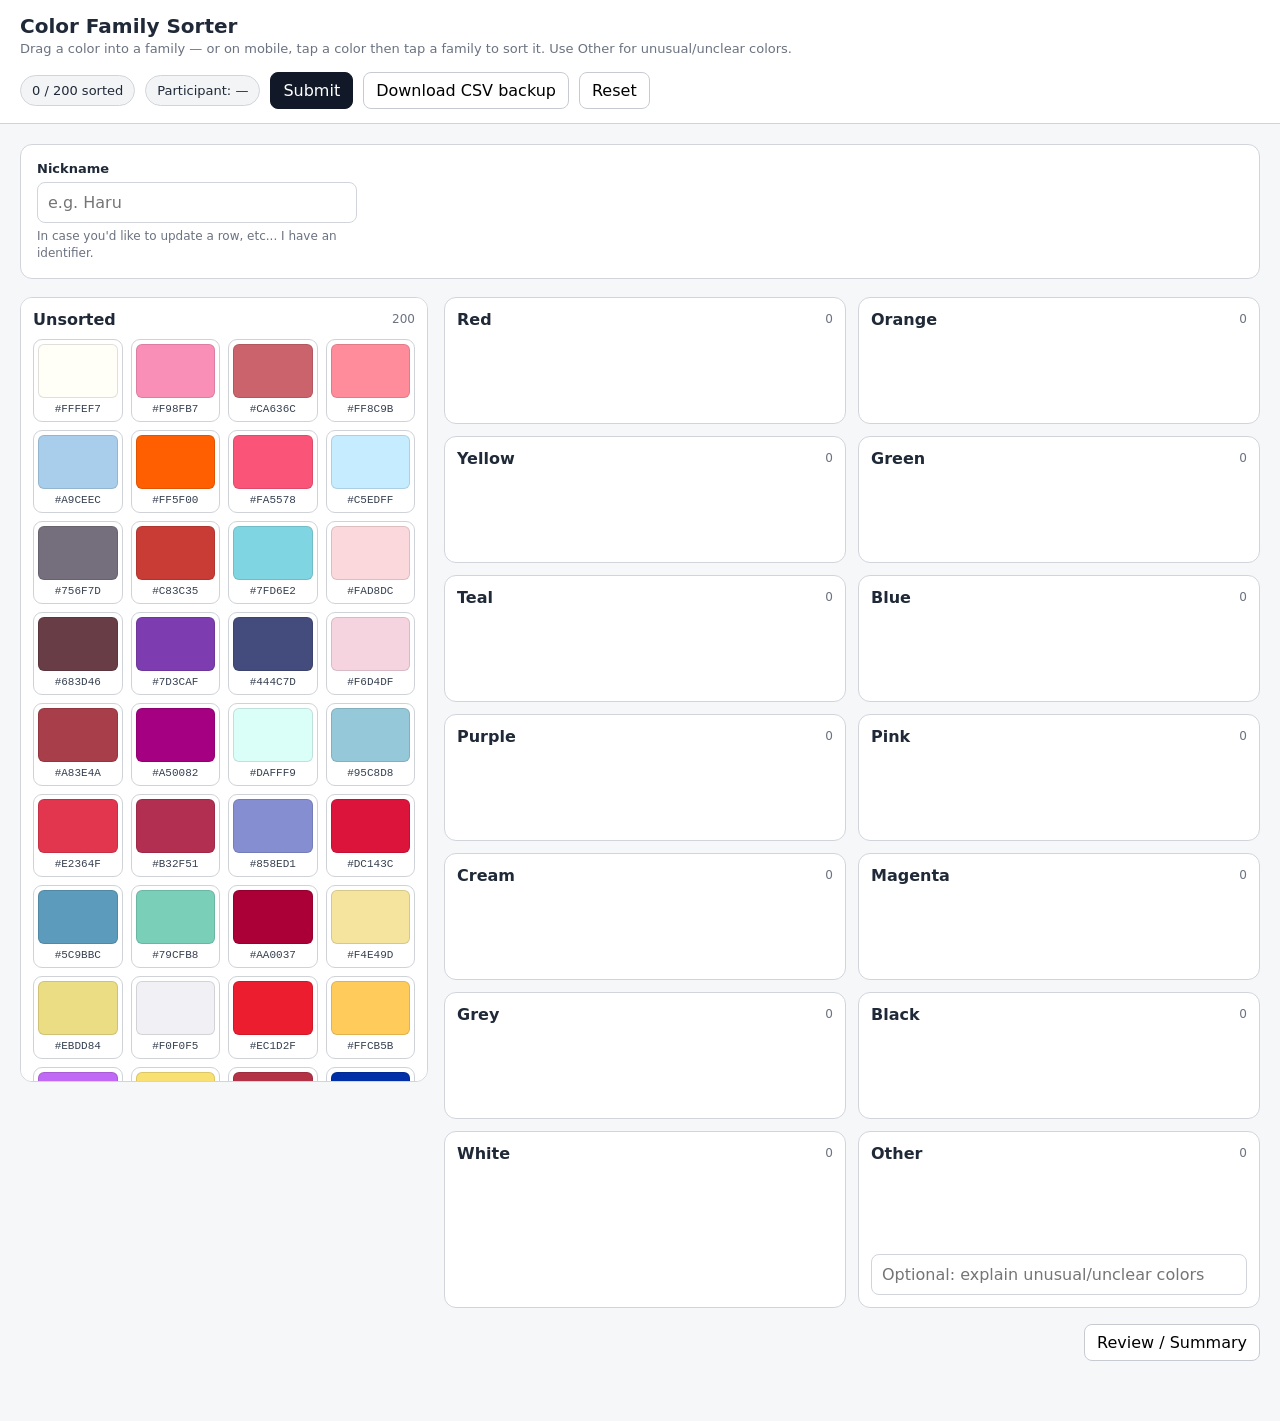
==== color-sorter/index.html @ ad8d804b "color sorter" ====
<!doctype html>
<html lang="en">

<head>
    <meta charset="utf-8">
    <meta name="viewport" content="width=device-width, initial-scale=1">
    <title>Color Family Sorter</title>
    <link rel="stylesheet" href="/css/color-sorter.css">
</head>

<body>
    <header>
        <div class="top">
            <div>
                <h1>Color Family Sorter</h1>
                <div class="sub">Drag a color into a family — or on mobile, tap a color then tap a family to sort it.
                    Use Other for unusual/unclear colors.</div>
            </div>
            <div class="stats">
                <span class="pill" id="progress">0 / 0 sorted</span>
                <span class="pill" id="participantDisplay">Participant: —</span>
                <span class="pill" id="submitStatus" style="display:none"></span>
                <button id="submitBtn" class="primary">Submit</button>
                <button id="exportBtn">Download CSV backup</button>
                <button id="resetBtn">Reset</button>
            </div>
        </div>
    </header>

    <main>
        <section class="setup">
            <div class="setup-grid">
                <div>
                    <label for="participant">Nickname</label>
                    <input id="participant" type="text" placeholder="e.g. Haru">
                    <div class="help">In case you'd like to update a row, etc... I have an identifier.</div>
                </div>
            </div>
        </section>

        <section class="board">
            <div class="column">
                <div class="title">Unsorted <span class="count" id="unsortedCount">0</span></div>
                <div id="unsorted" class="grid dropzone"></div>
            </div>
            <div class="categories" id="categories"></div>
        </section>
        <div class="footer">
            <button id="reviewBtn">Review / Summary</button>
        </div>
    </main>

    <div class="modal" id="modal">
        <div class="dialog">
            <div style="display:flex;justify-content:space-between;align-items:center;gap:10px">
                <h2 style="margin:0">Summary</h2>
                <button id="closeModal">Close</button>
            </div>
            <p id="summaryText"></p>
            <div id="summary"></div>
        </div>
    </div>
    <script src="/js/color-sorter.js"></script>
</body>

</html>
---- css/color-sorter.css ----
:root {
      --bg: #f6f7f9;
      --card: #fff;
      --text: #1f2937;
      --muted: #6b7280;
      --border: #d1d5db;
    }

    * {
      box-sizing: border-box;
    }

    body {
      margin: 0;
      font-family: Inter, system-ui, -apple-system, Segoe UI, Roboto, sans-serif;
      background: var(--bg);
      color: var(--text);
    }

    header {
      position: sticky;
      top: 0;
      z-index: 20;
      background: rgba(255, 255, 255, .96);
      border-bottom: 1px solid var(--border);
      padding: 14px 20px;
      backdrop-filter: blur(8px);
    }

    .top {
      max-width: 1500px;
      margin: auto;
      display: flex;
      gap: 16px;
      align-items: center;
      justify-content: space-between;
      flex-wrap: wrap;
    }

    h1 {
      margin: 0;
      font-size: 20px;
    }

    .sub {
      color: var(--muted);
      font-size: 13px;
      margin-top: 3px;
    }

    .stats {
      display: flex;
      gap: 10px;
      align-items: center;
    }

    .pill {
      background: #f3f4f6;
      border: 1px solid var(--border);
      border-radius: 999px;
      padding: 7px 11px;
      font-size: 13px;
    }

    button {
      border: 1px solid #c7cbd1;
      background: white;
      border-radius: 8px;
      padding: 8px 12px;
      cursor: pointer;
      font: inherit;
    }

    button:hover {
      background: #f3f4f6;
    }

    .primary {
      background: #111827;
      color: #fff;
      border-color: #111827;
    }

    main {
      max-width: 1500px;
      margin: 20px auto 60px;
      padding: 0 20px;
    }

    .setup {
      background: var(--card);
      border: 1px solid var(--border);
      border-radius: 12px;
      padding: 16px;
      margin-bottom: 18px;
    }

    .setup-grid {
      display: grid;
      grid-template-columns: minmax(200px, 320px);
      gap: 14px;
    }

    label {
      font-size: 13px;
      font-weight: 600;
      display: block;
      margin-bottom: 6px;
    }

    textarea,
    input[type=text] {
      width: 100%;
      border: 1px solid var(--border);
      border-radius: 8px;
      padding: 10px;
      font: inherit;
    }

    textarea {
      min-height: 100px;
      resize: vertical;
    }

    .help {
      color: var(--muted);
      font-size: 12px;
      margin-top: 5px;
      line-height: 1.4;
    }

    .actions {
      display: flex;
      gap: 8px;
      margin-top: 12px;
      flex-wrap: wrap;
    }

    .board {
      display: grid;
      grid-template-columns: minmax(260px, 1fr) 2fr;
      gap: 16px;
      align-items: start;
    }

    .column,
    .category {
      background: var(--card);
      border: 1px solid var(--border);
      border-radius: 12px;
      padding: 12px;
    }

    .column {
      position: sticky;
      top: 95px;
      max-height: calc(100vh - 115px);
      overflow: auto;
    }

    .title {
      display: flex;
      align-items: center;
      justify-content: space-between;
      margin-bottom: 10px;
      font-weight: 700;
    }

    .count {
      color: var(--muted);
      font-size: 12px;
      font-weight: 500;
    }

    .grid {
      display: grid;
      grid-template-columns: repeat(auto-fill, minmax(72px, 1fr));
      gap: 8px;
    }

    .swatch {
      background: white;
      border: 1px solid #cfd3d8;
      border-radius: 9px;
      padding: 4px;
      cursor: pointer;
      user-select: none;
      -webkit-user-select: none;
      -webkit-touch-callout: none;
      touch-action: manipulation;
      transition: .12s;
    }

    .swatch:hover {
      transform: translateY(-1px);
      box-shadow: 0 3px 10px rgba(0, 0, 0, .08);
    }

    .swatch.dragging {
      opacity: .45;
    }

    .swatch.selected {
      border-color: #111827;
      box-shadow: 0 0 0 2px #fff, 0 0 0 4px #111827;
    }

    .color-box {
      height: 54px;
      border-radius: 6px;
      border: 1px solid rgba(0, 0, 0, .12);
    }

    .hex {
      text-align: center;
      font: 11px ui-monospace, SFMono-Regular, Menlo, monospace;
      padding: 5px 1px 2px;
      color: #374151;
    }

    .categories {
      display: grid;
      grid-template-columns: repeat(2, minmax(0, 1fr));
      gap: 12px;
    }

    .category.drop {
      outline: 2px solid #9ca3af;
      outline-offset: 2px;
    }

    .category .grid {
      min-height: 72px;
    }

    .other-note {
      margin-top: 9px;
    }

    .other-note input {
      font-size: 16px;
    }

    .empty {
      min-height: 65px;
      display: flex;
      align-items: center;
      justify-content: center;
      color: #9ca3af;
      font-size: 12px;
      border: 1px dashed #d1d5db;
      border-radius: 8px;
    }

    .footer {
      margin-top: 16px;
      display: flex;
      justify-content: flex-end;
      gap: 8px;
    }

    .modal {
      display: none;
      position: fixed;
      inset: 0;
      background: rgba(0, 0, 0, .45);
      z-index: 50;
      align-items: center;
      justify-content: center;
      padding: 20px;
    }

    .modal.show {
      display: flex;
    }

    .dialog {
      background: #fff;
      border-radius: 14px;
      width: min(720px, 100%);
      max-height: 80vh;
      overflow: auto;
      padding: 20px;
    }

    pre {
      background: #f3f4f6;
      padding: 12px;
      border-radius: 8px;
      overflow: auto;
    }

    @media(max-width:900px) {
      .board {
        grid-template-columns: 1fr;
      }

      .column {
        position: static;
        max-height: none;
      }

      .categories {
        grid-template-columns: 1fr;
      }

      .setup-grid {
        grid-template-columns: 1fr;
      }
    }

    @media(max-width:600px) {
      header {
        padding: 10px 14px;
      }

      main {
        padding: 0 12px;
        margin-top: 14px;
      }

      .stats {
        width: 100%;
        flex-wrap: wrap;
      }

      .stats button {
        flex: 1 1 auto;
      }

      .grid {
        grid-template-columns: repeat(auto-fill, minmax(64px, 1fr));
        gap: 6px;
      }

      .color-box {
        height: 46px;
      }

      button {
        padding: 10px 12px;
      }
    }
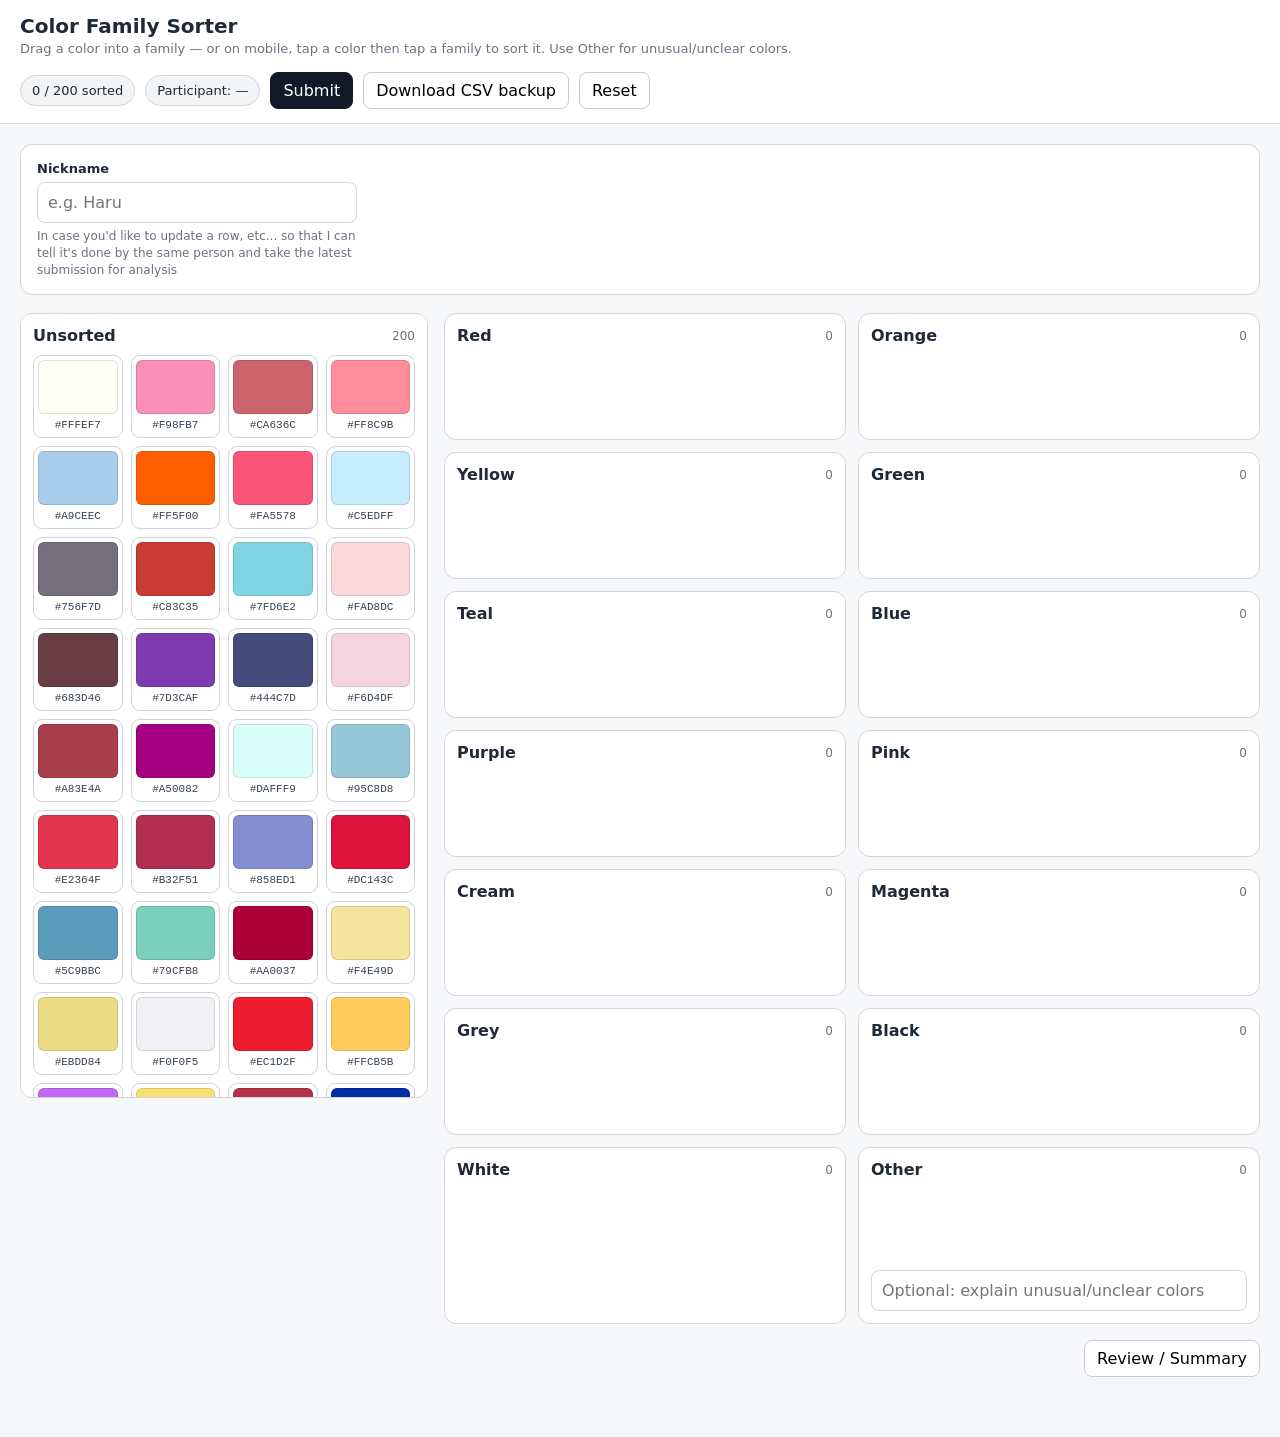
==== commit 7295cc0a: "announcement for color sorter" ====
--- a/color-sorter/index.html
+++ b/color-sorter/index.html
@@ -33,7 +33,9 @@
                 <div>
                     <label for="participant">Nickname</label>
                     <input id="participant" type="text" placeholder="e.g. Haru">
-                    <div class="help">In case you'd like to update a row, etc... I have an identifier.</div>
+                    <div class="help">In case you'd like to update a row, etc... so that I can tell it's done by the
+                        same
+                        person and take the latest submission for analysis</div>
                 </div>
             </div>
         </section>
